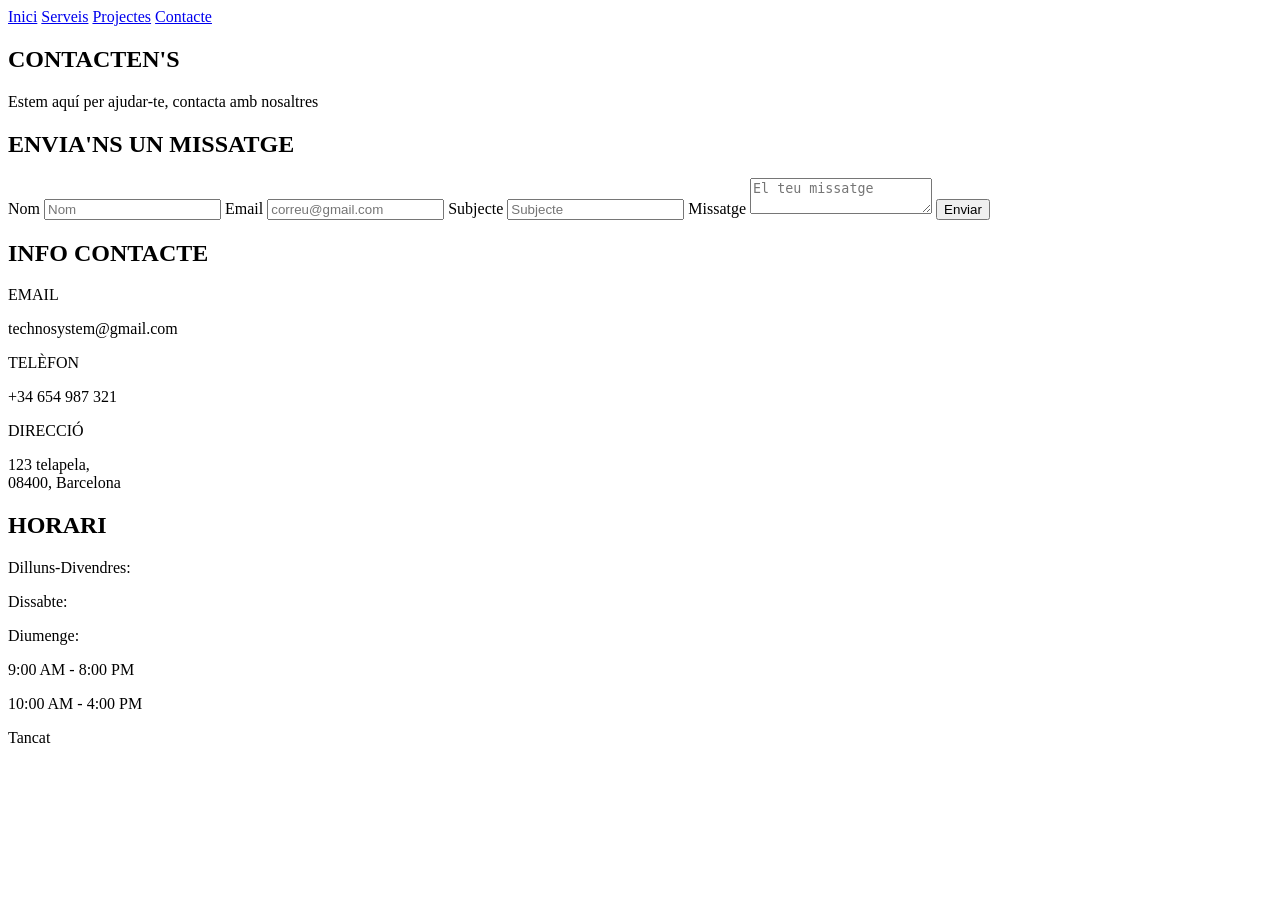
==== html/contacte.html @ eff1afbd "Add files via upload" ====
<!DOCTYPE html>
<html lang="ca">

<head>
    <meta charset="UTF-8">
    <meta name="viewport" content="width=device-width, initial-scale=1.0">
    <title>Contacte Techno System</title>
    <link rel="stylesheet" href="css/contacte.css">
</head>

<body>

    <div class="orden">

        <header>
            <nav class="menu">
                <a href="index.html#inicio">Inici</a>
                <a href="html/serveis.html">Serveis</a>
                <a href="html/projectes.html">Projectes</a>
                <a href="#contacte">Contacte</a>
            </nav>
        </header>

        <main id="contacte" class="contacte">

            <div class="box6">

                <div class="contacten-s">
                    <h2>CONTACTEN'S</h2>
                    <p>Estem aquí per ajudar-te, contacta amb nosaltres</p>
                </div>

                <div class="correo targ">

                    <h2>ENVIA'NS UN MISSATGE</h2>

                    <form action="" id="formulari">

                        <label for="nom">Nom</label>
                        <input type="text" id="nom" placeholder="Nom" required>

                        <label for="email">Email</label>
                        <input type="email" id="email" placeholder="correu@gmail.com" required>

                        <label for="subjecte">Subjecte</label>
                        <input type="text" id="subjecte" placeholder="Subjecte" required>

                        <label for="missatge">Missatge</label>
                        <textarea type="text" id="missatge" placeholder="El teu missatge" required></textarea>

                        <button type="submit">Enviar</button>

                    </form>

                </div>

                <div class="direccion targ">

                    <h2>INFO CONTACTE</h2>

                    <div class="email">
                        <label>EMAIL</label>
                        <p>technosystem@gmail.com</p>
                    </div>

                    <div class="telefon">
                        <label>TELÈFON</label>
                        <p>+34 654 987 321</p>
                    </div>

                    <div class="direccio">
                        <label>DIRECCIÓ</label>
                        <p>
                            123 telapela,<br>
                            08400, Barcelona
                        </p>
                    </div>

                </div>

                <div class="horario targ">

                    <h2>HORARI</h2>

                    <div class="dias">
                        <p>Dilluns-Divendres:</p>
                        <p>Dissabte:</p>
                        <p>Diumenge:</p>
                    </div>

                    <div class="horas">
                        <p>9:00 AM - 8:00 PM</p>
                        <p>10:00 AM - 4:00 PM</p>
                        <p>Tancat</p>
                    </div>

                </div>

            </div>

        </main>

    </div>

</body>

</html>
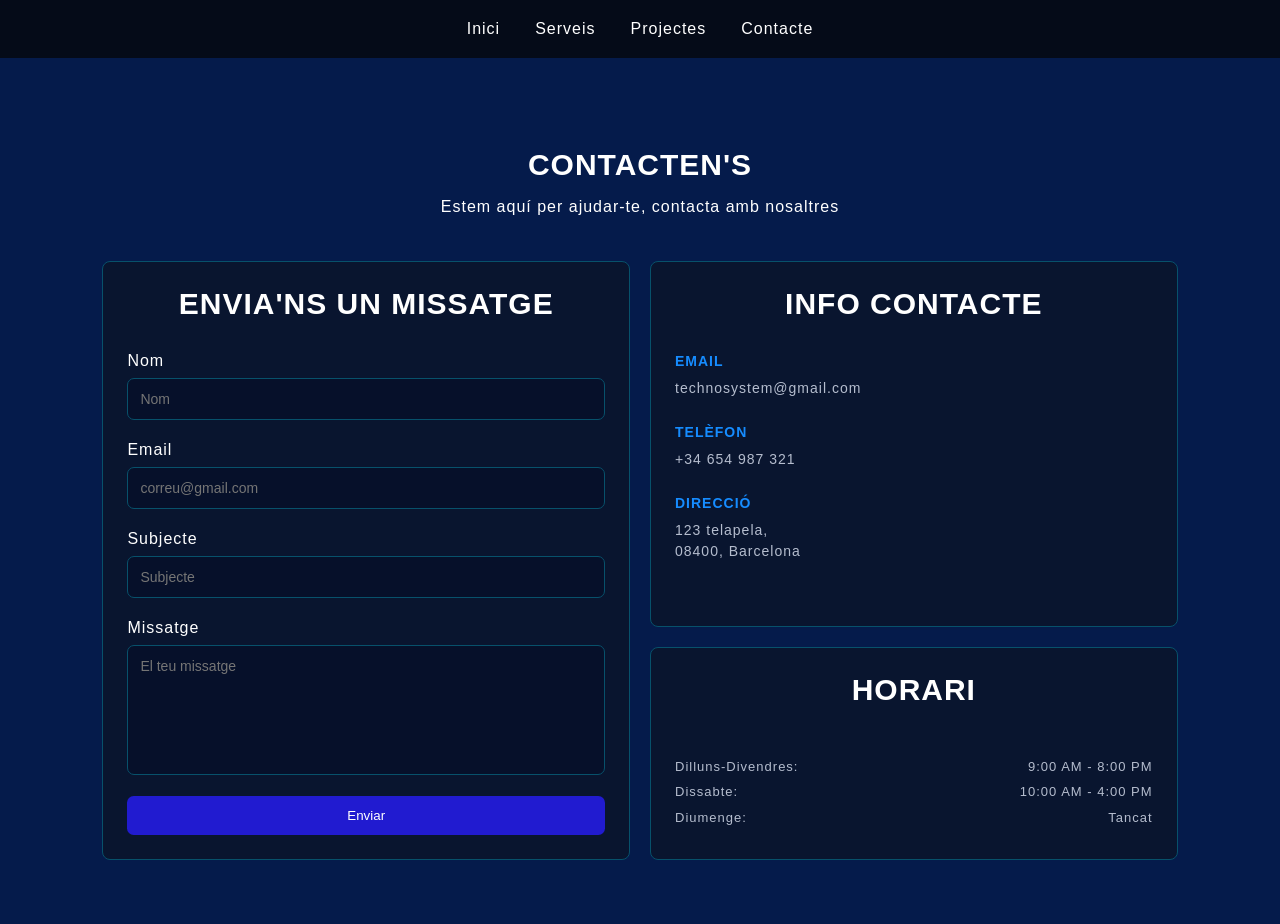
==== commit 27aa7636: "Add files via upload" ====
--- a/html/contacte.html
+++ b/html/contacte.html
@@ -5,7 +5,7 @@
     <meta charset="UTF-8">
     <meta name="viewport" content="width=device-width, initial-scale=1.0">
     <title>Contacte Techno System</title>
-    <link rel="stylesheet" href="css/contacte.css">
+    <link rel="stylesheet" href="../css/contacte.css">
 </head>
 
 <body>
@@ -14,7 +14,7 @@
 
         <header>
             <nav class="menu">
-                <a href="index.html#inicio">Inici</a>
+                <a href="../index.htmlo">Inici</a>
                 <a href="html/serveis.html">Serveis</a>
                 <a href="html/projectes.html">Projectes</a>
                 <a href="#contacte">Contacte</a>
--- a/css/contacte.css
+++ b/css/contacte.css
@@ -0,0 +1,299 @@
+
+* {
+    margin: 0;
+    padding: 0;
+    box-sizing: border-box;
+}
+
+html {
+    scroll-behavior: smooth;
+}
+
+body {
+    font-family: Arial, Helvetica, sans-serif;
+    background-color: #050b18;
+    color: white;
+    letter-spacing: 1px;
+    overflow-x: hidden;
+}
+
+h1, h2, h3, p {
+    overflow-wrap: break-word;
+}
+
+h1 {
+    font-size: clamp(34px, 4vw, 52px);
+    line-height: 1.08;
+}
+
+h2 {
+    font-size: 30px;
+    line-height: 1.2;
+}
+
+h3 {
+    font-size: 21px;
+    line-height: 1.25;
+}
+
+.orden {
+    display: grid;
+    grid-template-rows: auto 1fr;
+    min-height: 100vh;
+}
+
+header {
+    position: sticky;
+    top: 0;
+    width: 100%;
+    z-index: 1000;
+}
+
+.menu {
+    display: flex;
+    justify-content: center;
+    align-items: center;
+    gap: 35px;
+    padding: 20px;
+    background-color: #050b18;
+}
+
+.menu a {
+    color: white;
+    text-decoration: none;
+    transition: 0.3s;
+}
+
+.menu a:hover {
+    color: #168cff;
+}
+
+#contacte {
+    scroll-margin-top: 85px;
+}
+
+.contacte {
+    background-color: #051b4b;
+    color: white;
+    width: 100%;
+    padding: 2em 0;
+}
+
+.box6 {
+    display: grid;
+
+    grid-template-columns: repeat(2, minmax(0, 1fr));
+    grid-template-rows: auto 1fr auto;
+
+    gap: 20px;
+
+    padding: 2em clamp(1em, 8vw, 8em);
+}
+
+.contacten-s {
+    grid-column: 1 / -1;
+    grid-row: 1;
+
+    display: flex;
+    flex-direction: column;
+    align-items: center;
+    justify-content: center;
+
+    text-align: center;
+    padding: 25px;
+}
+
+.contacten-s p {
+    margin-top: 15px;
+}
+
+.targ {
+    background-color: #09152F;
+    border: 1px solid #07516B;
+    border-radius: 0.5em;
+    padding: 1.5em;
+}
+
+.correo {
+    grid-column: 1;
+    grid-row: 2 / 4;
+}
+
+.correo h2,
+.direccion h2,
+.horario h2 {
+    color: white;
+    margin-bottom: 1em;
+    text-align: center;
+}
+
+.correo form {
+    display: flex;
+    flex-direction: column;
+}
+
+.correo label {
+    margin-bottom: 8px;
+    color: white;
+}
+
+.correo input,
+.correo textarea {
+    width: 100%;
+    padding: 12px;
+    margin-bottom: 1.5em;
+
+    background-color: #06102A;
+    border: 1px solid #07516B;
+    border-radius: 0.5em;
+
+    color: white;
+    font-family: inherit;
+    font-size: 14px;
+}
+
+.correo textarea {
+    height: 130px;
+    resize: none;
+}
+
+.correo input:focus,
+.correo textarea:focus {
+    outline: none;
+    border-color: #168cff;
+}
+
+.correo button {
+    width: 100%;
+    padding: 12px;
+
+    background-color: #211BD0;
+    color: white;
+
+    border: none;
+    border-radius: 0.5em;
+
+    cursor: pointer;
+    transition: 0.3s;
+}
+
+.correo button:hover {
+    background-color: #168cff;
+}
+
+.direccion {
+    grid-column: 2;
+    grid-row: 2;
+}
+
+.email,
+.telefon,
+.direccio {
+    margin: 1.5em 0;
+}
+
+.direccion label {
+    color: #168cff;
+    font-size: 14px;
+    font-weight: bold;
+}
+
+.direccion p {
+    color: #b5bdce;
+    font-size: 14px;
+    margin-top: 8px;
+    line-height: 1.5;
+}
+
+.horario {
+    grid-column: 2;
+    grid-row: 3;
+
+    display: grid;
+    grid-template-columns: 1fr 1fr;
+    gap: 10px;
+}
+
+.horario h2 {
+    grid-column: 1 / -1;
+}
+
+.dias {
+    grid-column: 1;
+}
+
+.horas {
+    grid-column: 2;
+    text-align: right;
+}
+
+.dias p,
+.horas p {
+    color: #b5bdce;
+    font-size: 13px;
+    margin: 0.8em 0;
+}
+
+@media (max-width: 768px) {
+
+    .box6 {
+        padding: 2em;
+        gap: 15px;
+    }
+
+    .correo,
+    .direccion,
+    .horario {
+        padding: 1.2em;
+    }
+
+    h2 {
+        font-size: 24px;
+    }
+
+}
+
+@media (max-width: 500px) {
+
+    .menu {
+        gap: 15px;
+        padding: 18px 10px;
+        flex-wrap: wrap;
+    }
+
+    .menu a {
+        font-size: 14px;
+    }
+
+    .box6 {
+        grid-template-columns: 1fr;
+        grid-template-rows: auto auto auto auto;
+        padding: 1em;
+    }
+
+    .contacten-s {
+        grid-column: 1;
+        grid-row: 1;
+        padding: 20px 5px;
+    }
+
+    .contacten-s h2 {
+        font-size: 25px;
+    }
+
+    .correo {
+        grid-column: 1;
+        grid-row: 2;
+    }
+
+    .direccion {
+        grid-column: 1;
+        grid-row: 3;
+    }
+
+    .horario {
+        grid-column: 1;
+        grid-row: 4;
+    }
+
+}
